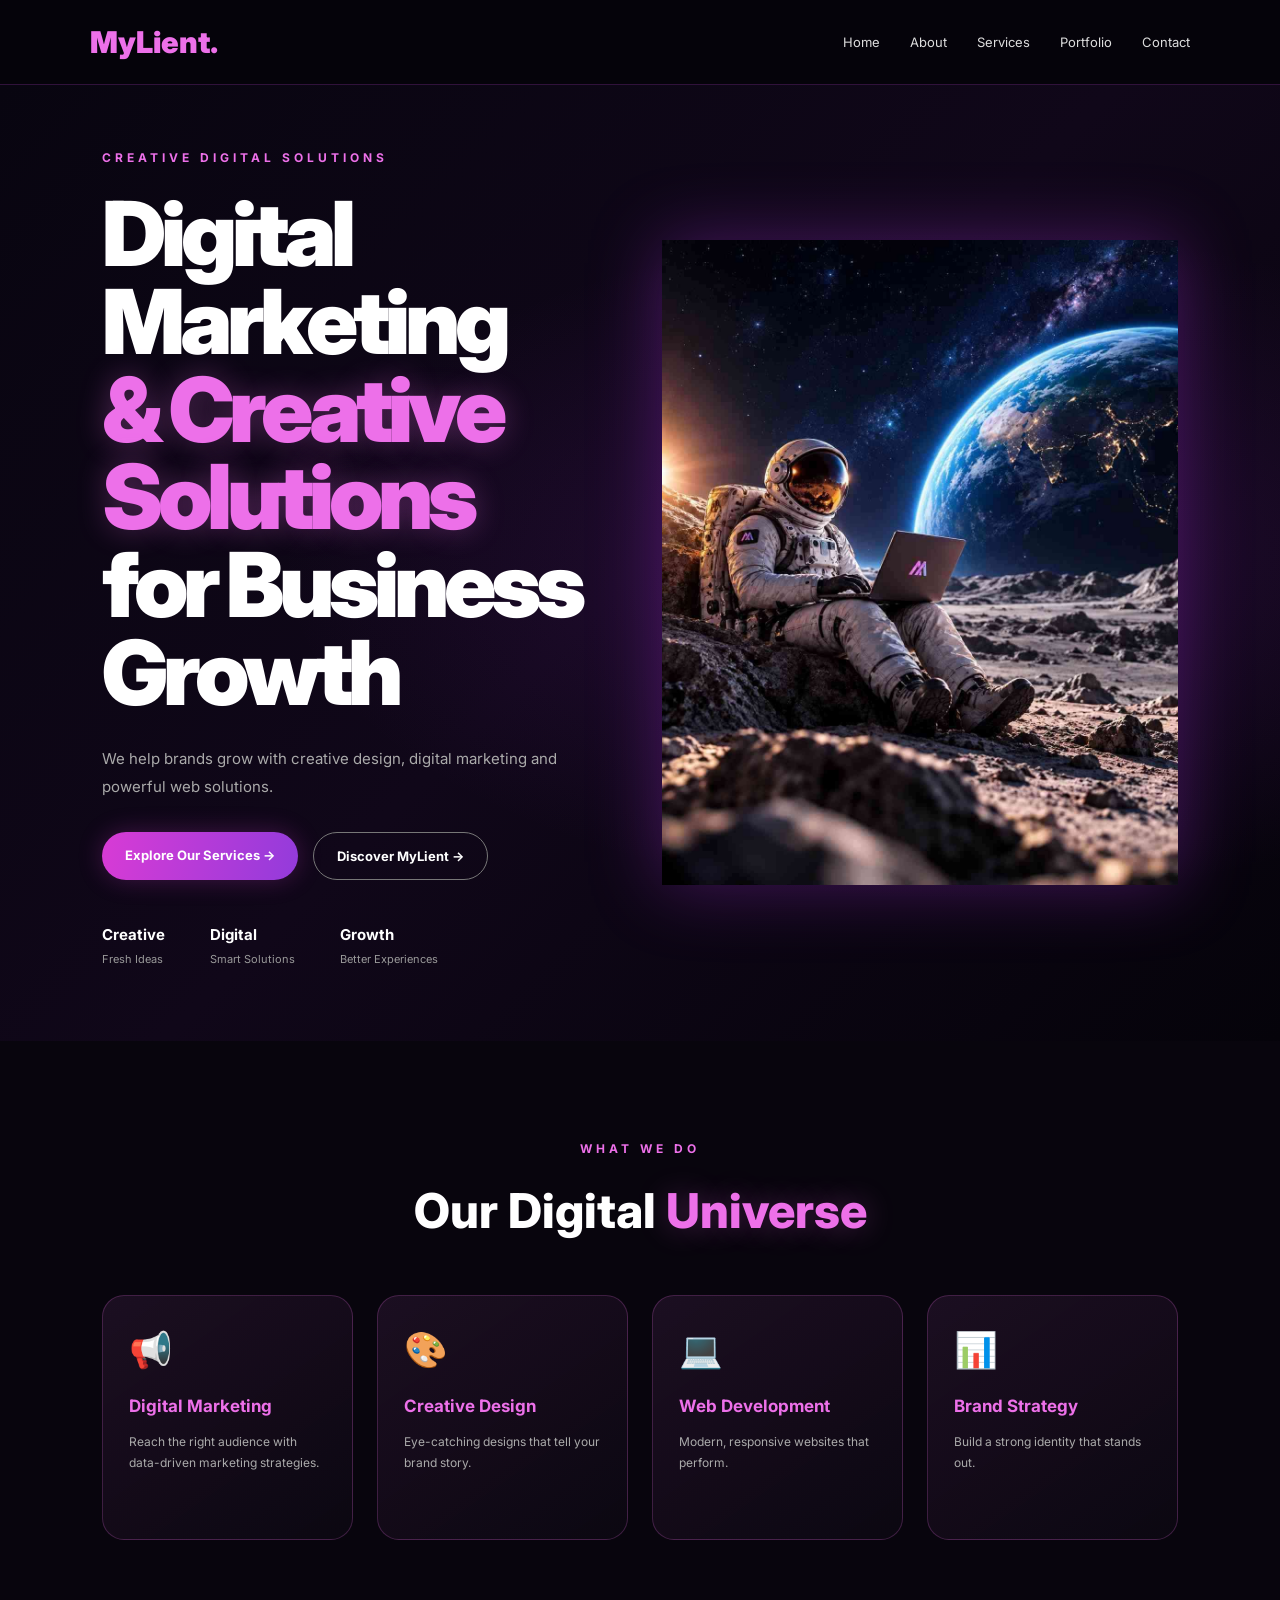
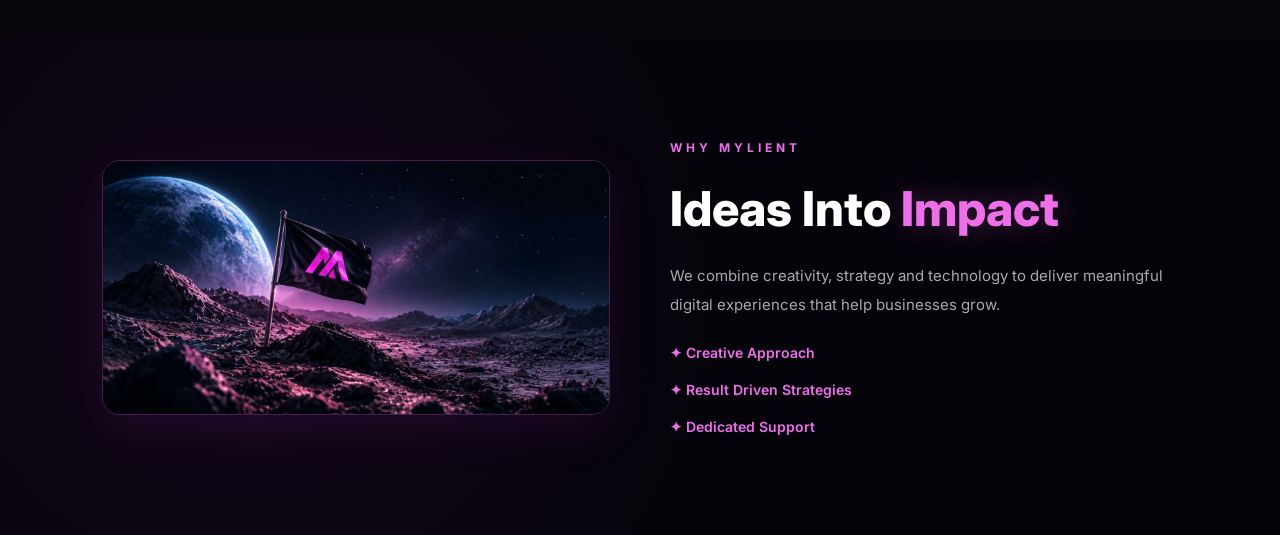
==== index.html @ e6e21082 "Optimize cinematic image" ====
<!DOCTYPE html>
<html lang="en">
<head>
<meta charset="UTF-8">
<meta name="viewport" content="width=device-width, initial-scale=1.0">

<title>MyLient | Digital Marketing, Creative Design & Web Solutions</title>

<meta name="description" content="MyLient helps businesses grow with digital marketing, creative design, social media marketing and modern web solutions.">

<meta name="robots" content="index, follow">

<meta name="author" content="MyLient">

<meta property="og:title" content="MyLient - Digital Marketing & Creative Solutions">

<meta property="og:description" content="Creative digital solutions that help brands grow. Explore MyLient's digital marketing, design and web services.">

<meta property="og:type" content="website">

<meta property="og:url" content="https://shilujoseph97-cpu.github.io/mylient/">


<link href="https://fonts.googleapis.com/css2?family=Inter:wght@400;500;600;700;800;900&display=swap" rel="stylesheet">

<style>
    /* OUR DIGITAL UNIVERSE */

.digital-universe {
    position: relative;
    padding: 100px 5%;
    background: #050305;
    text-align: center;
    overflow: hidden;
}

.universe-title {
    font-size: 36px;
    font-weight: 800;
    color: #ed70e9;
    margin-bottom: 15px;
}

.universe-subtitle {
    color: #aaa;
    font-size: 13px;
    margin-bottom: 55px;
}

.service-grid {
    max-width: 1100px;
    margin: auto;
    display: grid;
    grid-template-columns: repeat(3, 1fr);
    gap: 22px;
}

.service-card {
    padding: 35px 22px;
    background: linear-gradient(145deg, #171017, #080608);
    border: 1px solid rgba(237,85,231,.35);
    border-radius: 12px;
    transition: .3s ease;
}

.service-card:hover {
    transform: translateY(-8px);
    border-color: #ed55e7;
    box-shadow: 0 0 25px rgba(237,85,231,.15);
}

.service-icon {
    font-size: 35px;
    margin-bottom: 20px;
}

.service-card h3 {
    color: #f078ec;
    font-size: 17px;
    margin-bottom: 13px;
}

.service-card p {
    color: #aaa;
    font-size: 12px;
    line-height: 1.8;
}

@media(max-width:700px) {
    .digital-universe {
        padding: 70px 20px;
    }

    .universe-title {
        font-size: 27px;
    }

    .service-grid {
        grid-template-columns: 1fr;
    }
}
* {
    margin: 0;
    padding: 0;
    box-sizing: border-box;
}

body {
    background: #000;
    color: white;
    font-family: 'Inter', sans-serif;
}

.hero {
    min-height: 100vh;
    position: relative;
    overflow: hidden;
    padding: 25px 5%;
    background: #030303;
}

.hero::before {
    content: "";
    position: absolute;
    inset: 0;
    background-image:
        linear-gradient(rgba(255,255,255,.075) 1px, transparent 1px),
        linear-gradient(90deg,rgba(255,255,255,.075) 1px, transparent 1px);
    background-size: 52px 52px;
}

header {
    height: 48px;
    display: flex;
    align-items: center;
    justify-content: space-between;
    border-bottom: 1px solid #ed55e7;
    position: relative;
    z-index: 5;
}

.logo {
    color: #f06bea;
    font-size: 25px;
    font-weight: 900;
    text-decoration: none;
}

nav {
    display: flex;
    gap: 32px;
}

nav a {
    color: white;
    text-decoration: none;
    font-size: 11px;
}

nav a:hover {
    color: #ed55e7;
}

.signup {
    border: 1px solid #d94dd5;
    padding: 7px 13px;
}

.content {
    position: relative;
    max-width: 1200px;
    margin: auto;
    min-height: calc(100vh - 120px);
}

.space-word {
    position: absolute;
    top: 3px;
    left: 13%;
    font-size: clamp(100px,13vw,190px);
    font-weight: 800;
    letter-spacing: -.075em;
    color: rgba(190,180,190,.22);
}

.copy {
    position: absolute;
    z-index: 3;
    left: 3%;
    top: 43%;
    width: 320px;
}

.copy h1 {
    font-size: 30px;
    color: #ed70e9;
    margin-bottom: 26px;
}

.copy p {
    font-size: 10px;
    line-height: 1.5;
    max-width: 245px;
    margin-bottom: 70px;
}

.subscribe {
    display: flex;
    gap: 8px;
    width: 260px;
}

.subscribe input {
    flex: 1;
    min-width: 0;
    border: none;
    padding: 10px;
    background: linear-gradient(100deg,#e638d9,#f78be9);
    color: white;
}

.subscribe input::placeholder {
    color: white;
}

.subscribe button {
    border: none;
    padding: 0 13px;
    background: #ed55e7;
    color: white;
    cursor: pointer;
}

.astronaut {
    position: absolute;
    width: min(48vw,510px);
    right: 15%;
    bottom: -4%;
    z-index: 2;
    mix-blend-mode: screen;
    filter: drop-shadow(0 0 20px rgba(226,62,225,.18));
}


.star {
    position: absolute;
    color: white;
    text-shadow: 0 0 9px white;
}

.s1 { left: 12%; top: 20%; }
.s2 { right: 8%; top: 15%; font-size: 23px; }
.s3 { left: 4%; top: 57%; }
.s4 { right: 14%; top: 67%; font-size: 23px; }

#msg {
    color: #f38aef;
    font-size: 10px;
    margin-top: 10px;
}

@media(max-width:700px) {
    .hero {
        padding: 18px 22px;
        min-height: 100vh;
    }

    header {
        height: 45px;
    }

    nav {
        display: none;
        position: absolute;
        right: 0;
        top: 50px;
        background: #090609;
        padding: 18px;
        flex-direction: column;
    }

    nav.open {
        display: flex;
    }

    .menu {
        display: block;
        background: none;
        color: white;
        border: none;
        font-size: 25px;
    }

    .space-word {
        top: 7%;
        left: 0;
        font-size: 17vw;
    }

    .copy {
        left: 0;
        top: 31%;
        width: 70%;
    }

    .copy h1 {
        font-size: 25px;
    }

    .copy p {
        margin-bottom: 28px;
    }

    .astronaut {
        width: 76vw;
        right: -5%;
        bottom: 0;
    }
}

@media(min-width:701px) {
    .menu {
        display: none;
    }
}
/* MYLIENT NEW HOME PAGE */

.home-page {
    background: #05030a;
    color: #fff;
    font-family: 'Inter', sans-serif;
    overflow: hidden;
}

.home-nav {
    height: 85px;
    padding: 0 7%;
    display: flex;
    align-items: center;
    justify-content: space-between;
    border-bottom: 1px solid rgba(220,80,255,.2);
    position: relative;
    z-index: 10;
}

.home-logo {
    color: #ed70e9;
    font-size: 30px;
    font-weight: 900;
    text-decoration: none;
}

.home-links {
    display: flex;
    align-items: center;
    gap: 30px;
}

.home-links a {
    color: #ddd;
    font-size: 13px;
    text-decoration: none;
    transition: .3s;
}

.home-links a:hover {
    color: #ed70e9;
}

.home-links .home-contact {
    padding: 12px 22px;
    border: 1px solid #ed70e9;
    border-radius: 30px;
    color: #fff;
}

.home-hero {
    min-height: 680px;
    padding: 80px 8%;
    display: flex;
    align-items: center;
    justify-content: space-between;
    position: relative;
    background:
        radial-gradient(ellipse at 75% 50%, rgba(140,40,190,.2), transparent 50%),
        linear-gradient(135deg,#080510,#100719,#05030a);
}

.home-copy {
    width: 50%;
    position: relative;
    z-index: 2;
}

.home-tag,
.section-label {
    color: #ed70e9;
    font-size: 12px;
    font-weight: 700;
    letter-spacing: 4px;
    margin-bottom: 25px;
}

.home-copy h1 {
    font-size: clamp(55px,7vw,100px);
    line-height: .98;
    font-weight: 900;
    letter-spacing: -5px;
    margin-bottom: 28px;
}

.home-copy h1 span,
.home-services h2 span,
.why-copy h2 span {
    color: #ed70e9;
    text-shadow: 0 0 30px rgba(237,112,233,.3);
}

.home-description {
    color: #aaa;
    font-size: 15px;
    line-height: 1.9;
    max-width: 480px;
    margin-bottom: 30px;
}

.home-buttons {
    display: flex;
    gap: 15px;
    flex-wrap: wrap;
}

.home-btn {
    padding: 15px 23px;
    border-radius: 30px;
    text-decoration: none;
    font-size: 13px;
    font-weight: 700;
    transition: .3s;
}

.home-btn.primary {
    background: linear-gradient(100deg,#d83bd5,#933bdb);
    color: white;
    box-shadow: 0 0 25px rgba(216,59,213,.25);
}

.home-btn.secondary {
    border: 1px solid #777;
    color: white;
}

.home-btn:hover {
    transform: translateY(-4px);
}

.home-features {
    display: flex;
    gap: 45px;
    margin-top: 65px;
}

.home-feature {
    display: flex;
    flex-direction: column;
    gap: 8px;
}

.home-feature strong {
    font-size: 15px;
    color: #fff;
}

.home-feature span {
    font-size: 11px;
    color: #999;
}

.home-astronaut {
    width: 48%;
    max-width: 580px;
    height: auto;
    object-fit: contain;
    filter: drop-shadow(0 0 35px rgba(194,55,255,.3));
}


/* SERVICES */

.home-services {
    padding: 100px 8%;
    text-align: center;
    background: #08050d;
}

.home-services h2,
.why-copy h2 {
    font-size: clamp(32px,4vw,48px);
    font-weight: 800;
    margin-bottom: 55px;
}

.home-service-grid {
    max-width: 1150px;
    margin: auto;
    display: grid;
    grid-template-columns: repeat(4,1fr);
    gap: 22px;
}

.home-service-card {
    padding: 35px 22px;
    text-align: left;
    border: 1px solid rgba(237,112,233,.2);
    border-radius: 18px;
    background: linear-gradient(145deg,#1b1023,#0b0710);
    transition: .3s;
}

.home-service-card:hover {
    transform: translateY(-8px);
    border-color: #ed70e9;
    box-shadow: 0 10px 35px rgba(237,112,233,.12);
}

.home-service-card .service-icon {
    font-size: 35px;
    margin-bottom: 25px;
}

.home-service-card h3 {
    color: #ed70e9;
    font-size: 17px;
    margin-bottom: 15px;
}

.home-service-card p {
    color: #aaa;
    font-size: 12px;
    line-height: 1.8;
}

/* WHY MYLIENT */

.home-why {
    padding: 110px 8%;
    display: flex;
    align-items: center;
    justify-content: center;
    gap: 80px;
    background: #05030a;
}

.why-image {
    width: 45%;
}

.why-image img {
    width: 100%;
    filter: drop-shadow(0 0 30px rgba(190,50,255,.2));
}

.why-copy {
    max-width: 480px;
}

.why-copy h2 {
    margin-bottom: 25px;
}

.why-copy p {
    color: #aaa;
    font-size: 14px;
    line-height: 1.9;
    margin-bottom: 25px;
}

.why-points {
    display: flex;
    flex-direction: column;
    gap: 16px;
    color: #ed70e9;
    font-size: 14px;
}

/* MOBILE RESPONSIVE */

@media(max-width:900px) {
    .home-service-grid {
        grid-template-columns: repeat(2,1fr);
    }

    .home-hero {
        padding: 65px 6%;
    }

    .home-features {
        gap: 20px;
    }
}

@media(max-width:700px) {
    .home-nav {
        height: auto;
        padding: 22px;
        flex-direction: column;
        gap: 20px;
    }

    .home-links {
        justify-content: center;
        flex-wrap: wrap;
        gap: 16px;
    }

    .home-links a {
        font-size: 11px;
    }

    .home-hero {
        flex-direction: column;
        padding: 65px 25px 35px;
        text-align: center;
    }

    .home-copy {
        width: 100%;
    }

    .home-copy h1 {
        font-size: 60px;
        letter-spacing: -3px;
    }

    .home-description {
        margin-left: auto;
        margin-right: auto;
    }

    .home-buttons,
    .home-features {
        justify-content: center;
    }

    .home-features {
        gap: 18px;
        margin-top: 40px;
    }

    .home-feature strong {
        font-size: 12px;
    }

    .home-feature span {
        font-size: 9px;
    }

    .home-astronaut {
        width: 90%;
        margin-top: 35px;
    }

    .home-services {
        padding: 75px 22px;
    }

    .home-service-grid {
        grid-template-columns: 1fr;
    }

    .home-why {
        flex-direction: column;
        padding: 75px 25px;
        gap: 35px;
    }

    .why-image {
        width: 100%;
    }

    .why-copy {
        text-align: center;
    }
}
.home-contact {
    background: linear-gradient(90deg, #df35d5, #9638e8);
    color: #ffffff !important;
    text-decoration: none !important;
    padding: 13px 25px;
    border-radius: 30px;
    font-weight: 600;
    transition: 0.3s ease;
}

.home-contact:hover {
    transform: translateY(-3px);
    box-shadow: 0 5px 20px rgba(223, 53, 213, 0.3);
}
.home-hero {
    min-height: 680px;
    padding-top: 65px;
    padding-bottom: 65px;
    align-items: center;
}

.home-copy {
    padding-bottom: 10px;
}

.home-features {
    margin-top: 45px;
}
.home-service-grid {
    gap: 24px;
}

.home-service-card {
    background: linear-gradient(
        145deg,
        rgba(35, 18, 40, 0.75),
        rgba(12, 8, 18, 0.95)
    );
    border: 1px solid rgba(237, 112, 233, 0.22);
    border-radius: 22px;
    padding: 32px 26px;
    min-height: 245px;
    transition: all 0.3s ease;
}

.home-service-card:hover {
    transform: translateY(-8px);
    border-color: #ed70e9;
    box-shadow: 0 12px 35px rgba(237, 112, 233, 0.12);
}

.home-service-card h3 {
    margin-top: 25px;
    color: #ed70e9;
}

.home-service-card p {
    line-height: 1.8;
}
/* WHY MYLIENT - PREMIUM DESIGN */

.home-why {
    padding: 120px 8%;
    gap: 90px;
    background:
        radial-gradient(
            circle at 20% 50%,
            rgba(150, 45, 180, 0.10),
            transparent 45%
        ),
        #05030a;
}

.why-image {
    width: 48%;
    overflow: hidden;
    border-radius: 18px;
    border: 1px solid rgba(237, 112, 233, 0.25);
    box-shadow: 0 15px 45px rgba(150, 45, 180, 0.12);
}

.why-image img {
    display: block;
    width: 100%;
    height: auto;
}

.why-copy {
    flex: 1;
    max-width: 500px;
}

.why-copy h2 {
    line-height: 1.2;
    font-size: clamp(34px, 4vw, 48px);
}

.why-copy p {
    font-size: 15px;
    line-height: 1.9;
}

.why-points {
    gap: 20px;
    font-weight: 600;
}
/* FIX ABOUT SECTION LAYOUT */

.home-why {
    display: flex !important;
    flex-direction: row !important;
    align-items: center;
    justify-content: center;
    gap: 70px;
    padding: 100px 8%;
    text-align: left;
}

.why-image {
    flex: 0 0 48%;
    width: 48%;
}

.why-image img {
    width: 100%;
    height: auto;
    display: block;
}

.why-copy {
    flex: 1;
    max-width: 500px;
    text-align: left;
}

@media (max-width: 700px) {
    .home-why {
        flex-direction: column !important;
        padding: 70px 25px;
    }

    .why-image {
        width: 100%;
        flex: auto;
    }

    .why-copy {
        width: 100%;
        text-align: center;
    }
}/* FINAL ABOUT SECTION FIX */

@media (min-width: 701px) {
    .home-why {
        display: grid !important;
        grid-template-columns: 1fr 1fr !important;
        flex-direction: unset !important;
        align-items: center !important;
        gap: 60px !important;
        padding: 100px 8% !important;
        text-align: left !important;
    }

    .why-image {
        width: 100% !important;
        min-width: 0;
    }

    .why-copy {
        width: 100% !important;
        max-width: 500px;
        text-align: left !important;
    }
}

@media (max-width: 700px) {
    .home-why {
        display: flex !important;
        flex-direction: column !important;
    }

    .why-image,
    .why-copy {
        width: 100% !important;
    }
}
html {
    scroll-behavior: smooth;
}

#about {
    scroll-margin-top: 30px;
}
/* Smooth Page Transition */

body {
    animation: pageSlideIn 0.5s ease both;
}

@keyframes pageSlideIn {
    from {
        opacity: 0;
        transform: translateX(45px);
    }
    to {
        opacity: 1;
        transform: translateX(0);
    }
}

body.page-leave {
    animation: pageSlideOut 0.35s ease both;
}

@keyframes pageSlideOut {
    from {
        opacity: 1;
        transform: translateX(0);
    }
    to {
        opacity: 0;
        transform: translateX(-45px);
    }
}
</style>
</head>

<body>
    <!-- NEW MYLIENT HOME PAGE -->

<section class="home-page" id="home">

<header class="home-nav">
    <a href="#home" class="home-logo">MyLient<span>.</span></a>

    <nav class="home-links">
    <a href="index.html">Home</a>
    <a href="about.html">About</a>
    <a href="./services.html">Services</a>
    <a href="portfolio.html">Portfolio</a>
    <a href="contact.html">Contact</a>
    
</nav>

</header>
    <!-- HERO SECTION -->

    <div class="home-hero">

        <div class="home-copy">

            <div class="home-tag">
                CREATIVE DIGITAL SOLUTIONS
            </div>

            <h1>
    Digital Marketing<br>
    <span>& Creative Solutions</span><br>
    for Business Growth
</h1>
            <p class="home-description">
                We help brands grow with creative design,
                digital marketing and powerful web solutions.
            </p>

            <div class="home-buttons">

                <a href="./services.html" class="home-btn primary">
    Explore Our Services →
</a>
                <a href="#about" class="home-btn secondary">
                    Discover MyLient →
                </a>

            </div>

            <div class="home-features">

                <div class="home-feature">
                    <strong>Creative</strong>
                    <span>Fresh Ideas</span>
                </div>

                <div class="home-feature">
                    <strong>Digital</strong>
                    <span>Smart Solutions</span>
                </div>

                <div class="home-feature">
                    <strong>Growth</strong>
                    <span>Better Experiences</span>
                </div>

            </div>

        </div>

        <img
            src="./home-astronaut.jpeg"
            class="home-astronaut"
            alt="MyLient astronaut working on a laptop on the moon"
        >

    </div>

    <!-- OUR DIGITAL UNIVERSE -->

    <section class="home-services" id="services">

        <div class="section-label">WHAT WE DO</div>

        <h2>
            Our Digital <span>Universe</span>
        </h2>

        <div class="home-service-grid">

            <div class="home-service-card">
                <div class="service-icon">📢</div>
                <h3>Digital Marketing</h3>
                <p>
                    Reach the right audience with
                    data-driven marketing strategies.
                </p>
            </div>

            <div class="home-service-card">
                <div class="service-icon">🎨</div>
                <h3>Creative Design</h3>
                <p>
                    Eye-catching designs that tell
                    your brand story.
                </p>
            </div>

            <div class="home-service-card">
                <div class="service-icon">💻</div>
                <h3>Web Development</h3>
                <p>
                    Modern, responsive websites
                    that perform.
                </p>
            </div>

            <div class="home-service-card">
                <div class="service-icon">📊</div>
                <h3>Brand Strategy</h3>
                <p>
                    Build a strong identity
                    that stands out.
                </p>
            </div>

        </div>

    </section>

    <!-- WHY MYLIENT -->

<section class="home-why" id="about">

    <div class="why-image">
        <img
            src="./a_cinematic_photorealistic_space_landscape_a_dra.jpeg"
            alt="MyLient flag on a lunar landscape"
        >
    </div>

    <div class="why-copy">

        <div class="section-label">WHY MYLIENT</div>

        <h2>
            Ideas Into <span>Impact</span>
        </h2>

        <p>
            We combine creativity, strategy and
            technology to deliver meaningful digital
            experiences that help businesses grow.
        </p>

        <div class="why-points">
            <div>✦ Creative Approach</div>
            <div>✦ Result Driven Strategies</div>
            <div>✦ Dedicated Support</div>
        </div>

    </div>


</section>

</section>

<!-- END NEW HOME PAGE -->

<script>

document.addEventListener("DOMContentLoaded", function () {

    // Mobile Menu
    const menu = document.getElementById("menu");
    const nav = document.getElementById("nav");

    if (menu && nav) {
        menu.addEventListener("click", function () {
            nav.classList.toggle("open");
        });

        nav.querySelectorAll("a").forEach(link => {
            link.addEventListener("click", () => {
                nav.classList.remove("open");
            });
        });
    }

    // Email Subscription
    const signup = document.getElementById("signup");
    const msg = document.getElementById("msg");

    if (signup && msg) {
        signup.addEventListener("submit", function (e) {
            e.preventDefault();
            msg.textContent = "Thank you for subscribing!";
            signup.reset();
        });
    }

    // Continuous Astronaut Animation
    const astronaut = document.querySelector(".astronaut");

    if (astronaut) {
        astronaut.animate(
            [
                { transform: "translateY(0px)" },
                { transform: "translateY(-35px)" },
                { transform: "translateY(0px)" }
            ],
            {
                duration: 2500,
                iterations: Infinity,
                easing: "ease-in-out"
            }
        );
    }

});
       
</script>
</body>
</html>
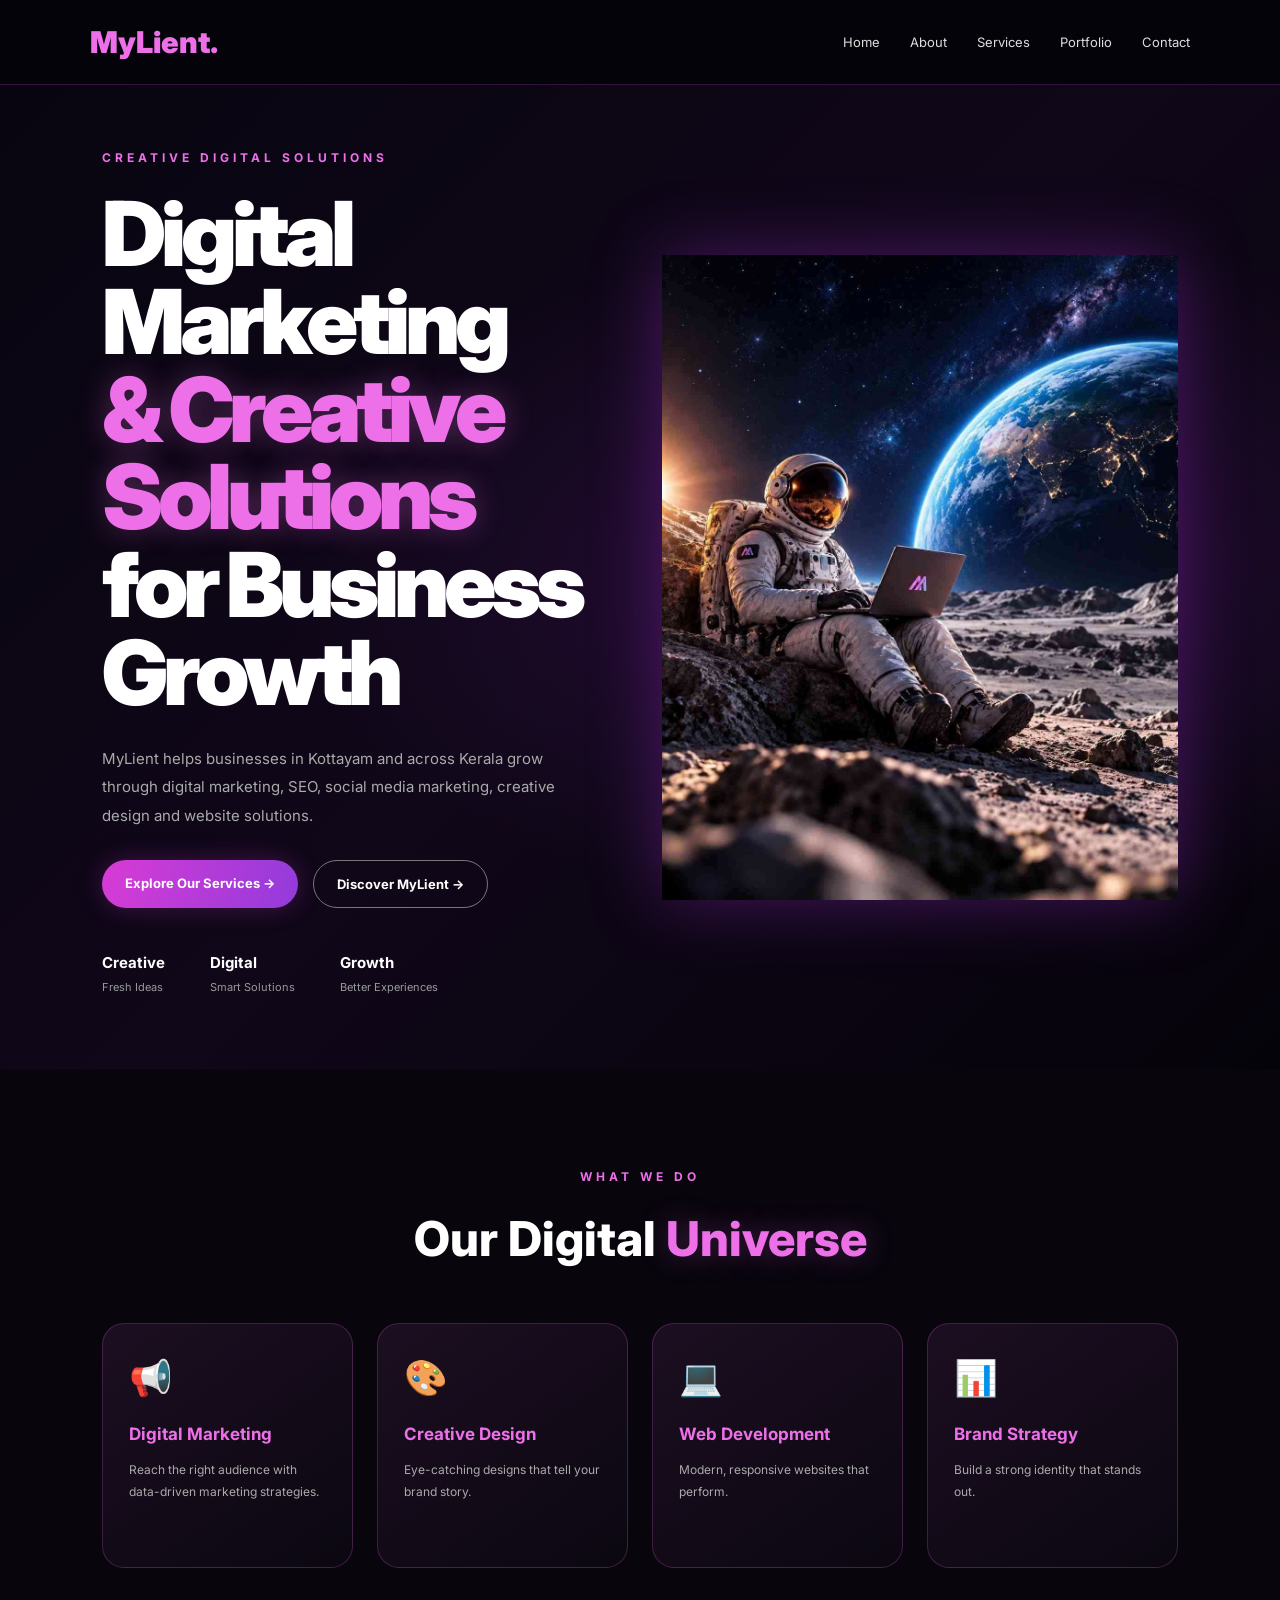
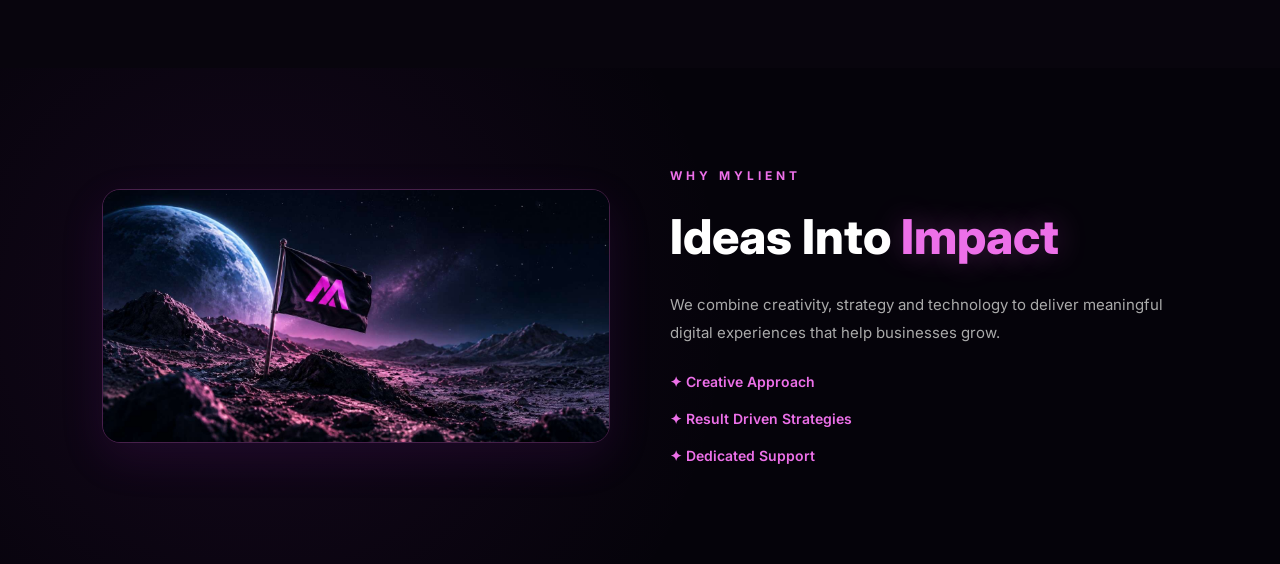
==== commit a8748b09: "Improve website SEO" ====
--- a/index.html
+++ b/index.html
@@ -2,27 +2,66 @@
 <!DOCTYPE html>
 <html lang="en">
 <head>
+
+<!-- Google Tag Manager -->
+<script>
+(function(w,d,s,l,i){w[l]=w[l]||[];w[l].push({'gtm.start':
+new Date().getTime(),event:'gtm.js'});var f=d.getElementsByTagName(s)[0],
+j=d.createElement(s),dl=l!='dataLayer'?'&l='+l:'';j.async=true;j.src=
+'https://www.googletagmanager.com/gtm.js?id='+i+dl;f.parentNode.insertBefore(j,f);
+})(window,document,'script','dataLayer','GTM-PPH2MRL6');
+</script>
+<!-- End Google Tag Manager -->
+
 <meta charset="UTF-8">
 <meta name="viewport" content="width=device-width, initial-scale=1.0">
 
-<title>MyLient | Digital Marketing, Creative Design & Web Solutions</title>
-
-<meta name="description" content="MyLient helps businesses grow with digital marketing, creative design, social media marketing and modern web solutions.">
+
+<title>Digital Marketing Agency in Kottayam | MyLient</title>
+
+<meta name="description" content="Looking for digital marketing services in Kottayam? MyLient offers SEO, social media marketing, creative design and website solutions for growing businesses.">
 
 <meta name="robots" content="index, follow">
 
 <meta name="author" content="MyLient">
 
-<meta property="og:title" content="MyLient - Digital Marketing & Creative Solutions">
-
-<meta property="og:description" content="Creative digital solutions that help brands grow. Explore MyLient's digital marketing, design and web services.">
-
+<!-- FAVICON -->
+<link rel="icon" type="image/svg+xml" href="./favicon.svg">
+<meta name="twitter:title" content="MyLient | Digital Marketing Agency in Kottayam">
+<meta name="twitter:description" content="Digital marketing, SEO, creative design and website solutions for businesses in Kottayam, Kerala.">
+<meta name="twitter:image" content="https://shilujoseph97-cpu.github.io/mylient/og-image.jpg">
+
+<meta property="og:title" content="MyLient | Digital Marketing Agency in Kottayam">
+
+<meta property="og:description" content="Explore MyLient's digital marketing, SEO, social media marketing, creative design and website solutions for businesses in Kottayam, Kerala.">
+<!-- OPEN GRAPH -->
+<meta property="og:site_name" content="MyLient">
+<meta property="og:image" content="https://shilujoseph97-cpu.github.io/mylient/og-image.jpg">
+<meta property="og:image:width" content="1200">
+<meta property="og:image:height" content="630">
+<meta property="og:image:alt" content="MyLient Digital Marketing and Creative Solutions">
+
+<!-- TWITTER CARD -->
+<meta name="twitter:card" content="summary_large_image">
+
+<link rel="canonical"
+href="https://shilujoseph97-cpu.github.io/mylient/">
 <meta property="og:type" content="website">
 
 <meta property="og:url" content="https://shilujoseph97-cpu.github.io/mylient/">
 
 
+<link rel="preconnect" href="https://fonts.googleapis.com">
+<link rel="preconnect" href="https://fonts.gstatic.com" crossorigin>
+
+<link rel="preload"
+      href="https://fonts.googleapis.com/css2?family=Inter:wght@400;500;600;700;800;900&display=swap"
+      as="style"
+      onload="this.onload=null;this.rel='stylesheet'">
+
+<noscript>
 <link href="https://fonts.googleapis.com/css2?family=Inter:wght@400;500;600;700;800;900&display=swap" rel="stylesheet">
+</noscript>
 
 <style>
     /* OUR DIGITAL UNIVERSE */
@@ -911,8 +950,15 @@
 </head>
 
 <body>
+    
+<!-- Google Tag Manager (noscript) -->
+<noscript><iframe src="https://www.googletagmanager.com/ns.html?id=GTM-PPH2MRL6"
+height="0" width="0" style="display:none;visibility:hidden"></iframe></noscript>
+<!-- End Google Tag Manager (noscript) -->
+
     <!-- NEW MYLIENT HOME PAGE -->
 
+    <main>
 <section class="home-page" id="home">
 
 <header class="home-nav">
@@ -944,9 +990,10 @@
     for Business Growth
 </h1>
             <p class="home-description">
-                We help brands grow with creative design,
-                digital marketing and powerful web solutions.
-            </p>
+    MyLient helps businesses in Kottayam and across Kerala
+    grow through digital marketing, SEO, social media
+    marketing, creative design and website solutions.
+</p>
 
             <div class="home-buttons">
 
@@ -981,11 +1028,13 @@
         </div>
 
         <img
-            src="./home-astronaut.jpeg"
-            class="home-astronaut"
-            alt="MyLient astronaut working on a laptop on the moon"
-        >
-
+    src="./home-astronaut.jpeg"
+    class="home-astronaut"
+    alt="MyLient astronaut working on a laptop on the moon"
+    fetchpriority="high"
+    loading="eager"
+    decoding="async"
+>
     </div>
 
     <!-- OUR DIGITAL UNIVERSE -->
@@ -1047,7 +1096,7 @@
     <div class="why-image">
         <img
             src="./a_cinematic_photorealistic_space_landscape_a_dra.jpeg"
-            alt="MyLient flag on a lunar landscape"
+            alt="MyLient creative digital marketing brand visual"
         >
     </div>
 
@@ -1076,7 +1125,7 @@
 
 </section>
 
-</section>
+</main>
 
 <!-- END NEW HOME PAGE -->
 
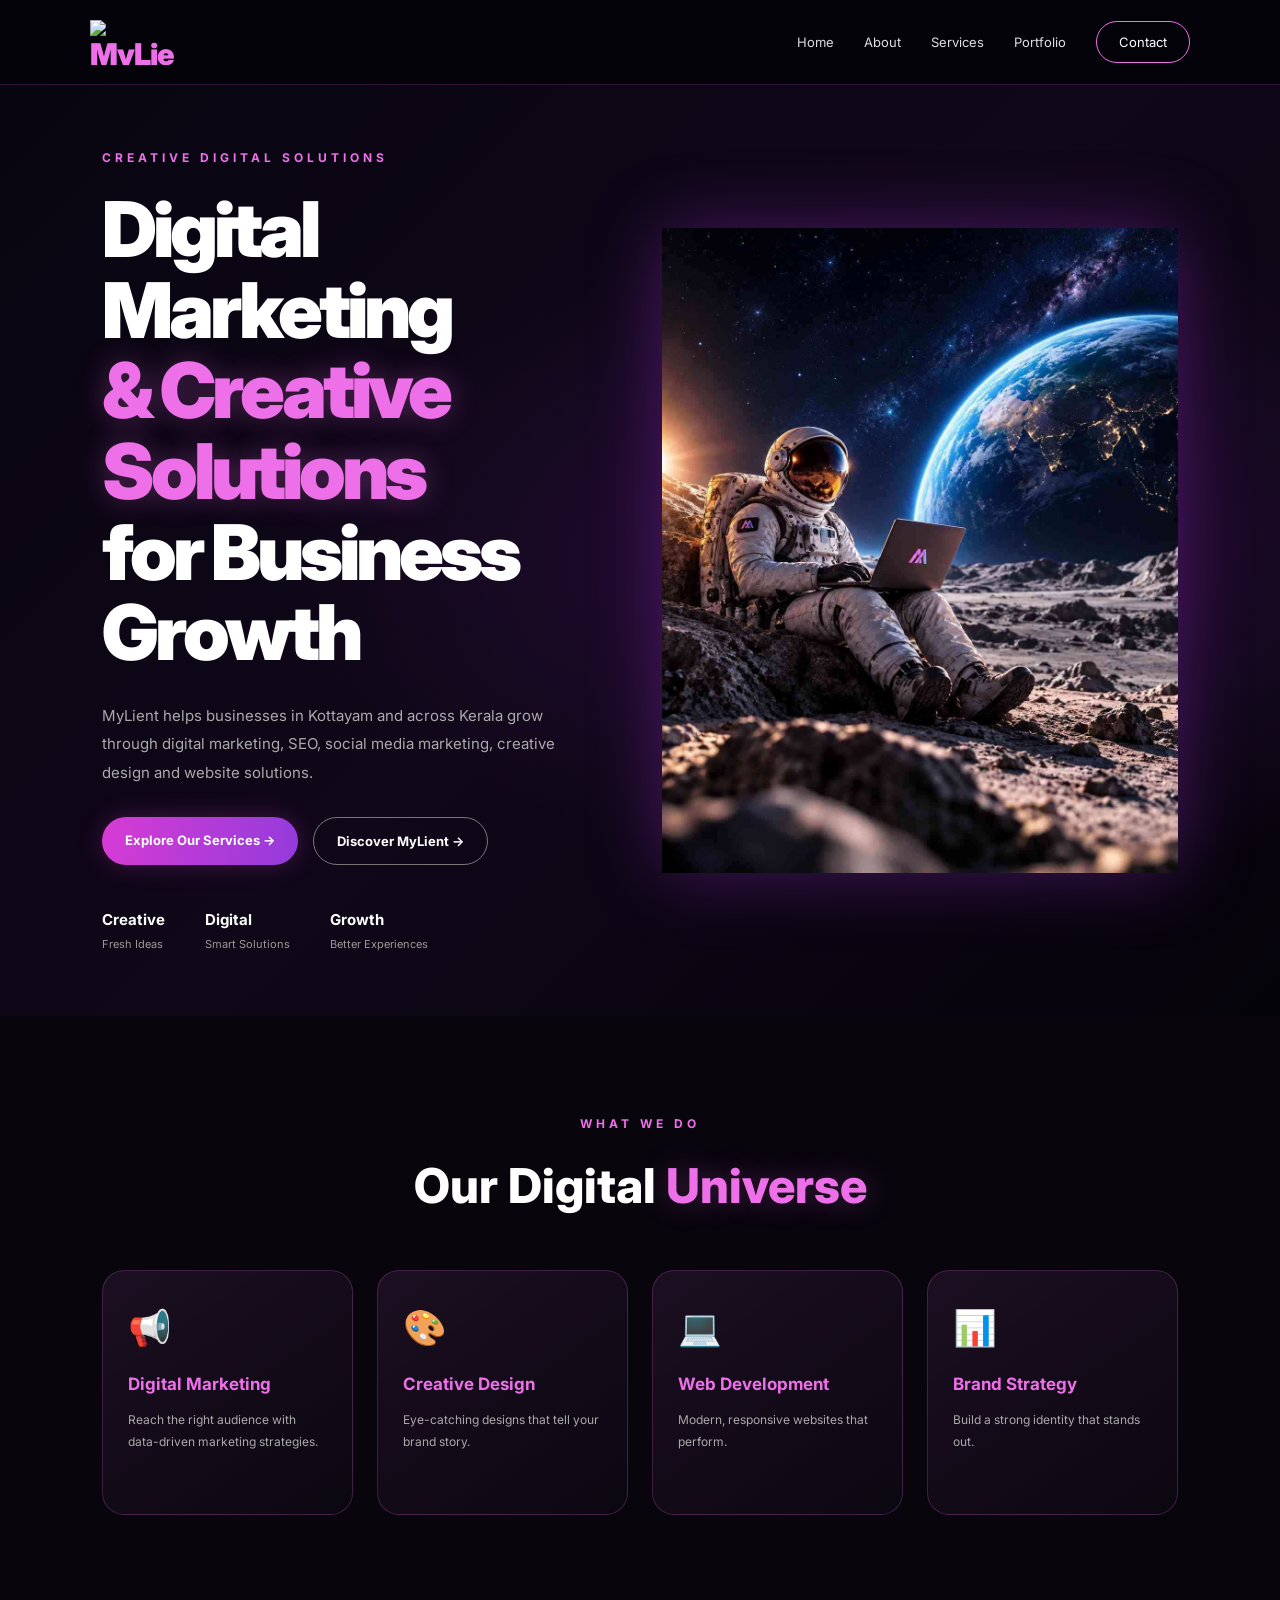
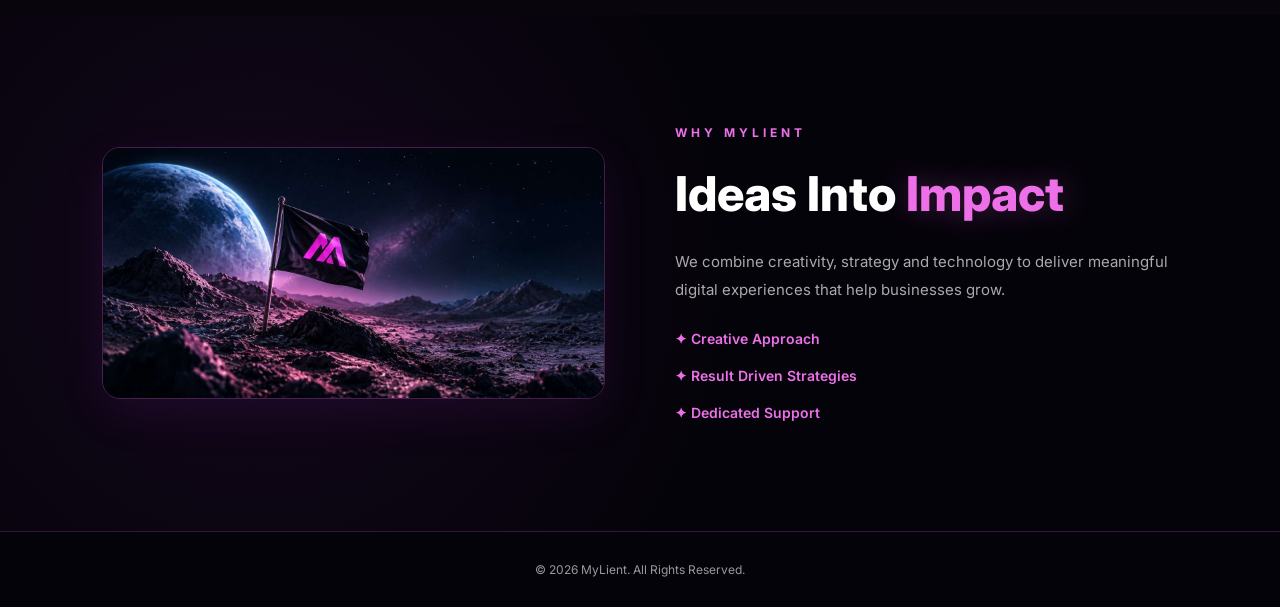
==== commit 9f624fca: "Fix homepage logo size" ====
--- a/index.html
+++ b/index.html
@@ -16,364 +16,61 @@
 <meta charset="UTF-8">
 <meta name="viewport" content="width=device-width, initial-scale=1.0">
 
-
 <title>Digital Marketing Agency in Kottayam | MyLient</title>
 
 <meta name="description" content="Looking for digital marketing services in Kottayam? MyLient offers SEO, social media marketing, creative design and website solutions for growing businesses.">
 
 <meta name="robots" content="index, follow">
-
 <meta name="author" content="MyLient">
 
-<!-- FAVICON -->
+<link rel="canonical" href="https://shilujoseph97-cpu.github.io/mylient/">
 <link rel="icon" type="image/svg+xml" href="./favicon.svg">
-<meta name="twitter:title" content="MyLient | Digital Marketing Agency in Kottayam">
-<meta name="twitter:description" content="Digital marketing, SEO, creative design and website solutions for businesses in Kottayam, Kerala.">
-<meta name="twitter:image" content="https://shilujoseph97-cpu.github.io/mylient/og-image.jpg">
-
+
+<meta property="og:type" content="website">
+<meta property="og:url" content="https://shilujoseph97-cpu.github.io/mylient/">
+<meta property="og:site_name" content="MyLient">
 <meta property="og:title" content="MyLient | Digital Marketing Agency in Kottayam">
-
-<meta property="og:description" content="Explore MyLient's digital marketing, SEO, social media marketing, creative design and website solutions for businesses in Kottayam, Kerala.">
-<!-- OPEN GRAPH -->
-<meta property="og:site_name" content="MyLient">
+<meta property="og:description" content="Digital marketing, SEO, social media marketing, creative design and website solutions for businesses in Kottayam, Kerala.">
 <meta property="og:image" content="https://shilujoseph97-cpu.github.io/mylient/og-image.jpg">
 <meta property="og:image:width" content="1200">
 <meta property="og:image:height" content="630">
 <meta property="og:image:alt" content="MyLient Digital Marketing and Creative Solutions">
 
-<!-- TWITTER CARD -->
 <meta name="twitter:card" content="summary_large_image">
-
-<link rel="canonical"
-href="https://shilujoseph97-cpu.github.io/mylient/">
-<meta property="og:type" content="website">
-
-<meta property="og:url" content="https://shilujoseph97-cpu.github.io/mylient/">
-
+<meta name="twitter:title" content="MyLient | Digital Marketing Agency in Kottayam">
+<meta name="twitter:description" content="Digital marketing, SEO, creative design and website solutions for businesses in Kottayam, Kerala.">
+<meta name="twitter:image" content="https://shilujoseph97-cpu.github.io/mylient/og-image.jpg">
 
 <link rel="preconnect" href="https://fonts.googleapis.com">
 <link rel="preconnect" href="https://fonts.gstatic.com" crossorigin>
-
-<link rel="preload"
-      href="https://fonts.googleapis.com/css2?family=Inter:wght@400;500;600;700;800;900&display=swap"
-      as="style"
-      onload="this.onload=null;this.rel='stylesheet'">
-
-<noscript>
 <link href="https://fonts.googleapis.com/css2?family=Inter:wght@400;500;600;700;800;900&display=swap" rel="stylesheet">
-</noscript>
 
 <style>
-    /* OUR DIGITAL UNIVERSE */
-
-.digital-universe {
-    position: relative;
-    padding: 100px 5%;
-    background: #050305;
-    text-align: center;
-    overflow: hidden;
-}
-
-.universe-title {
-    font-size: 36px;
-    font-weight: 800;
-    color: #ed70e9;
-    margin-bottom: 15px;
-}
-
-.universe-subtitle {
-    color: #aaa;
-    font-size: 13px;
-    margin-bottom: 55px;
-}
-
-.service-grid {
-    max-width: 1100px;
-    margin: auto;
-    display: grid;
-    grid-template-columns: repeat(3, 1fr);
-    gap: 22px;
-}
-
-.service-card {
-    padding: 35px 22px;
-    background: linear-gradient(145deg, #171017, #080608);
-    border: 1px solid rgba(237,85,231,.35);
-    border-radius: 12px;
-    transition: .3s ease;
-}
-
-.service-card:hover {
-    transform: translateY(-8px);
-    border-color: #ed55e7;
-    box-shadow: 0 0 25px rgba(237,85,231,.15);
-}
-
-.service-icon {
-    font-size: 35px;
-    margin-bottom: 20px;
-}
-
-.service-card h3 {
-    color: #f078ec;
-    font-size: 17px;
-    margin-bottom: 13px;
-}
-
-.service-card p {
-    color: #aaa;
-    font-size: 12px;
-    line-height: 1.8;
-}
-
-@media(max-width:700px) {
-    .digital-universe {
-        padding: 70px 20px;
-    }
-
-    .universe-title {
-        font-size: 27px;
-    }
-
-    .service-grid {
-        grid-template-columns: 1fr;
-    }
-}
+
 * {
     margin: 0;
     padding: 0;
     box-sizing: border-box;
 }
 
+html {
+    scroll-behavior: smooth;
+}
+
 body {
-    background: #000;
-    color: white;
-    font-family: 'Inter', sans-serif;
-}
-
-.hero {
-    min-height: 100vh;
-    position: relative;
-    overflow: hidden;
-    padding: 25px 5%;
-    background: #030303;
-}
-
-.hero::before {
-    content: "";
-    position: absolute;
-    inset: 0;
-    background-image:
-        linear-gradient(rgba(255,255,255,.075) 1px, transparent 1px),
-        linear-gradient(90deg,rgba(255,255,255,.075) 1px, transparent 1px);
-    background-size: 52px 52px;
-}
-
-header {
-    height: 48px;
-    display: flex;
-    align-items: center;
-    justify-content: space-between;
-    border-bottom: 1px solid #ed55e7;
-    position: relative;
-    z-index: 5;
-}
-
-.logo {
-    color: #f06bea;
-    font-size: 25px;
-    font-weight: 900;
-    text-decoration: none;
-}
-
-nav {
-    display: flex;
-    gap: 32px;
-}
-
-nav a {
-    color: white;
-    text-decoration: none;
-    font-size: 11px;
-}
-
-nav a:hover {
-    color: #ed55e7;
-}
-
-.signup {
-    border: 1px solid #d94dd5;
-    padding: 7px 13px;
-}
-
-.content {
-    position: relative;
-    max-width: 1200px;
-    margin: auto;
-    min-height: calc(100vh - 120px);
-}
-
-.space-word {
-    position: absolute;
-    top: 3px;
-    left: 13%;
-    font-size: clamp(100px,13vw,190px);
-    font-weight: 800;
-    letter-spacing: -.075em;
-    color: rgba(190,180,190,.22);
-}
-
-.copy {
-    position: absolute;
-    z-index: 3;
-    left: 3%;
-    top: 43%;
-    width: 320px;
-}
-
-.copy h1 {
-    font-size: 30px;
-    color: #ed70e9;
-    margin-bottom: 26px;
-}
-
-.copy p {
-    font-size: 10px;
-    line-height: 1.5;
-    max-width: 245px;
-    margin-bottom: 70px;
-}
-
-.subscribe {
-    display: flex;
-    gap: 8px;
-    width: 260px;
-}
-
-.subscribe input {
-    flex: 1;
-    min-width: 0;
-    border: none;
-    padding: 10px;
-    background: linear-gradient(100deg,#e638d9,#f78be9);
-    color: white;
-}
-
-.subscribe input::placeholder {
-    color: white;
-}
-
-.subscribe button {
-    border: none;
-    padding: 0 13px;
-    background: #ed55e7;
-    color: white;
-    cursor: pointer;
-}
-
-.astronaut {
-    position: absolute;
-    width: min(48vw,510px);
-    right: 15%;
-    bottom: -4%;
-    z-index: 2;
-    mix-blend-mode: screen;
-    filter: drop-shadow(0 0 20px rgba(226,62,225,.18));
-}
-
-
-.star {
-    position: absolute;
-    color: white;
-    text-shadow: 0 0 9px white;
-}
-
-.s1 { left: 12%; top: 20%; }
-.s2 { right: 8%; top: 15%; font-size: 23px; }
-.s3 { left: 4%; top: 57%; }
-.s4 { right: 14%; top: 67%; font-size: 23px; }
-
-#msg {
-    color: #f38aef;
-    font-size: 10px;
-    margin-top: 10px;
-}
-
-@media(max-width:700px) {
-    .hero {
-        padding: 18px 22px;
-        min-height: 100vh;
-    }
-
-    header {
-        height: 45px;
-    }
-
-    nav {
-        display: none;
-        position: absolute;
-        right: 0;
-        top: 50px;
-        background: #090609;
-        padding: 18px;
-        flex-direction: column;
-    }
-
-    nav.open {
-        display: flex;
-    }
-
-    .menu {
-        display: block;
-        background: none;
-        color: white;
-        border: none;
-        font-size: 25px;
-    }
-
-    .space-word {
-        top: 7%;
-        left: 0;
-        font-size: 17vw;
-    }
-
-    .copy {
-        left: 0;
-        top: 31%;
-        width: 70%;
-    }
-
-    .copy h1 {
-        font-size: 25px;
-    }
-
-    .copy p {
-        margin-bottom: 28px;
-    }
-
-    .astronaut {
-        width: 76vw;
-        right: -5%;
-        bottom: 0;
-    }
-}
-
-@media(min-width:701px) {
-    .menu {
-        display: none;
-    }
-}
-/* MYLIENT NEW HOME PAGE */
-
-.home-page {
     background: #05030a;
     color: #fff;
     font-family: 'Inter', sans-serif;
+}
+
+.home-page {
     overflow: hidden;
 }
 
+/* HEADER */
+
 .home-nav {
-    height: 85px;
+    min-height: 85px;
     padding: 0 7%;
     display: flex;
     align-items: center;
@@ -381,6 +78,7 @@
     border-bottom: 1px solid rgba(220,80,255,.2);
     position: relative;
     z-index: 10;
+    background: #05030a;
 }
 
 .home-logo {
@@ -388,6 +86,7 @@
     font-size: 30px;
     font-weight: 900;
     text-decoration: none;
+    letter-spacing: -1px;
 }
 
 .home-links {
@@ -414,9 +113,20 @@
     color: #fff;
 }
 
+.menu-toggle {
+    display: none;
+    background: none;
+    border: none;
+    color: white;
+    font-size: 27px;
+    cursor: pointer;
+}
+
+/* HERO */
+
 .home-hero {
     min-height: 680px;
-    padding: 80px 8%;
+    padding: 65px 8%;
     display: flex;
     align-items: center;
     justify-content: space-between;
@@ -442,10 +152,10 @@
 }
 
 .home-copy h1 {
-    font-size: clamp(55px,7vw,100px);
-    line-height: .98;
+    font-size: clamp(45px,6vw,85px);
+    line-height: 1.05;
     font-weight: 900;
-    letter-spacing: -5px;
+    letter-spacing: -4px;
     margin-bottom: 28px;
 }
 
@@ -496,8 +206,8 @@
 
 .home-features {
     display: flex;
-    gap: 45px;
-    margin-top: 65px;
+    gap: 40px;
+    margin-top: 45px;
 }
 
 .home-feature {
@@ -508,7 +218,6 @@
 
 .home-feature strong {
     font-size: 15px;
-    color: #fff;
 }
 
 .home-feature span {
@@ -522,8 +231,17 @@
     height: auto;
     object-fit: contain;
     filter: drop-shadow(0 0 35px rgba(194,55,255,.3));
-}
-
+    animation: floatAstronaut 4s ease-in-out infinite;
+}
+
+@keyframes floatAstronaut {
+    0%, 100% {
+        transform: translateY(0);
+    }
+    50% {
+        transform: translateY(-18px);
+    }
+}
 
 /* SERVICES */
 
@@ -545,25 +263,26 @@
     margin: auto;
     display: grid;
     grid-template-columns: repeat(4,1fr);
-    gap: 22px;
+    gap: 24px;
 }
 
 .home-service-card {
-    padding: 35px 22px;
+    padding: 35px 25px;
+    min-height: 245px;
     text-align: left;
-    border: 1px solid rgba(237,112,233,.2);
-    border-radius: 18px;
-    background: linear-gradient(145deg,#1b1023,#0b0710);
-    transition: .3s;
+    border: 1px solid rgba(237,112,233,.22);
+    border-radius: 22px;
+    background: linear-gradient(145deg,rgba(35,18,40,.75),rgba(12,8,18,.95));
+    transition: .3s ease;
 }
 
 .home-service-card:hover {
     transform: translateY(-8px);
     border-color: #ed70e9;
-    box-shadow: 0 10px 35px rgba(237,112,233,.12);
-}
-
-.home-service-card .service-icon {
+    box-shadow: 0 12px 35px rgba(237,112,233,.12);
+}
+
+.service-icon {
     font-size: 35px;
     margin-bottom: 25px;
 }
@@ -584,223 +303,21 @@
 
 .home-why {
     padding: 110px 8%;
-    display: flex;
+    display: grid;
+    grid-template-columns: 1fr 1fr;
     align-items: center;
-    justify-content: center;
-    gap: 80px;
-    background: #05030a;
+    gap: 70px;
+    background:
+        radial-gradient(circle at 20% 50%,rgba(150,45,180,.10),transparent 45%),
+        #05030a;
 }
 
 .why-image {
-    width: 45%;
-}
-
-.why-image img {
     width: 100%;
-    filter: drop-shadow(0 0 30px rgba(190,50,255,.2));
-}
-
-.why-copy {
-    max-width: 480px;
-}
-
-.why-copy h2 {
-    margin-bottom: 25px;
-}
-
-.why-copy p {
-    color: #aaa;
-    font-size: 14px;
-    line-height: 1.9;
-    margin-bottom: 25px;
-}
-
-.why-points {
-    display: flex;
-    flex-direction: column;
-    gap: 16px;
-    color: #ed70e9;
-    font-size: 14px;
-}
-
-/* MOBILE RESPONSIVE */
-
-@media(max-width:900px) {
-    .home-service-grid {
-        grid-template-columns: repeat(2,1fr);
-    }
-
-    .home-hero {
-        padding: 65px 6%;
-    }
-
-    .home-features {
-        gap: 20px;
-    }
-}
-
-@media(max-width:700px) {
-    .home-nav {
-        height: auto;
-        padding: 22px;
-        flex-direction: column;
-        gap: 20px;
-    }
-
-    .home-links {
-        justify-content: center;
-        flex-wrap: wrap;
-        gap: 16px;
-    }
-
-    .home-links a {
-        font-size: 11px;
-    }
-
-    .home-hero {
-        flex-direction: column;
-        padding: 65px 25px 35px;
-        text-align: center;
-    }
-
-    .home-copy {
-        width: 100%;
-    }
-
-    .home-copy h1 {
-        font-size: 60px;
-        letter-spacing: -3px;
-    }
-
-    .home-description {
-        margin-left: auto;
-        margin-right: auto;
-    }
-
-    .home-buttons,
-    .home-features {
-        justify-content: center;
-    }
-
-    .home-features {
-        gap: 18px;
-        margin-top: 40px;
-    }
-
-    .home-feature strong {
-        font-size: 12px;
-    }
-
-    .home-feature span {
-        font-size: 9px;
-    }
-
-    .home-astronaut {
-        width: 90%;
-        margin-top: 35px;
-    }
-
-    .home-services {
-        padding: 75px 22px;
-    }
-
-    .home-service-grid {
-        grid-template-columns: 1fr;
-    }
-
-    .home-why {
-        flex-direction: column;
-        padding: 75px 25px;
-        gap: 35px;
-    }
-
-    .why-image {
-        width: 100%;
-    }
-
-    .why-copy {
-        text-align: center;
-    }
-}
-.home-contact {
-    background: linear-gradient(90deg, #df35d5, #9638e8);
-    color: #ffffff !important;
-    text-decoration: none !important;
-    padding: 13px 25px;
-    border-radius: 30px;
-    font-weight: 600;
-    transition: 0.3s ease;
-}
-
-.home-contact:hover {
-    transform: translateY(-3px);
-    box-shadow: 0 5px 20px rgba(223, 53, 213, 0.3);
-}
-.home-hero {
-    min-height: 680px;
-    padding-top: 65px;
-    padding-bottom: 65px;
-    align-items: center;
-}
-
-.home-copy {
-    padding-bottom: 10px;
-}
-
-.home-features {
-    margin-top: 45px;
-}
-.home-service-grid {
-    gap: 24px;
-}
-
-.home-service-card {
-    background: linear-gradient(
-        145deg,
-        rgba(35, 18, 40, 0.75),
-        rgba(12, 8, 18, 0.95)
-    );
-    border: 1px solid rgba(237, 112, 233, 0.22);
-    border-radius: 22px;
-    padding: 32px 26px;
-    min-height: 245px;
-    transition: all 0.3s ease;
-}
-
-.home-service-card:hover {
-    transform: translateY(-8px);
-    border-color: #ed70e9;
-    box-shadow: 0 12px 35px rgba(237, 112, 233, 0.12);
-}
-
-.home-service-card h3 {
-    margin-top: 25px;
-    color: #ed70e9;
-}
-
-.home-service-card p {
-    line-height: 1.8;
-}
-/* WHY MYLIENT - PREMIUM DESIGN */
-
-.home-why {
-    padding: 120px 8%;
-    gap: 90px;
-    background:
-        radial-gradient(
-            circle at 20% 50%,
-            rgba(150, 45, 180, 0.10),
-            transparent 45%
-        ),
-        #05030a;
-}
-
-.why-image {
-    width: 48%;
     overflow: hidden;
     border-radius: 18px;
-    border: 1px solid rgba(237, 112, 233, 0.25);
-    box-shadow: 0 15px 45px rgba(150, 45, 180, 0.12);
+    border: 1px solid rgba(237,112,233,.25);
+    box-shadow: 0 15px 45px rgba(150,45,180,.12);
 }
 
 .why-image img {
@@ -810,121 +327,165 @@
 }
 
 .why-copy {
-    flex: 1;
     max-width: 500px;
 }
 
 .why-copy h2 {
     line-height: 1.2;
-    font-size: clamp(34px, 4vw, 48px);
+    margin-bottom: 25px;
 }
 
 .why-copy p {
+    color: #aaa;
     font-size: 15px;
     line-height: 1.9;
+    margin-bottom: 25px;
 }
 
 .why-points {
+    display: flex;
+    flex-direction: column;
     gap: 20px;
+    color: #ed70e9;
+    font-size: 14px;
     font-weight: 600;
 }
-/* FIX ABOUT SECTION LAYOUT */
-
-.home-why {
-    display: flex !important;
-    flex-direction: row !important;
-    align-items: center;
-    justify-content: center;
-    gap: 70px;
-    padding: 100px 8%;
-    text-align: left;
-}
-
-.why-image {
-    flex: 0 0 48%;
-    width: 48%;
-}
-
-.why-image img {
-    width: 100%;
-    height: auto;
-    display: block;
-}
-
-.why-copy {
-    flex: 1;
-    max-width: 500px;
-    text-align: left;
-}
-
-@media (max-width: 700px) {
+
+/* FOOTER */
+
+.home-footer {
+    padding: 30px 7%;
+    text-align: center;
+    border-top: 1px solid rgba(237,112,233,.2);
+    color: #999;
+    font-size: 12px;
+}
+
+/* RESPONSIVE */
+
+@media(max-width:900px) {
+
+    .home-service-grid {
+        grid-template-columns: repeat(2,1fr);
+    }
+
+    .home-hero {
+        padding: 65px 6%;
+    }
+
+    .home-features {
+        gap: 20px;
+    }
+}
+
+@media(max-width:700px) {
+
+    .home-nav {
+        min-height: 75px;
+        padding: 18px 22px;
+        flex-direction: row;
+    }
+
+    .home-logo {
+        font-size: 26px;
+    }
+
+    .menu-toggle {
+        display: block;
+    }
+
+    .home-links {
+        display: none;
+        position: absolute;
+        top: 75px;
+        left: 0;
+        width: 100%;
+        padding: 25px;
+        background: #090609;
+        flex-direction: column;
+        align-items: center;
+        gap: 22px;
+        border-top: 1px solid rgba(237,112,233,.2);
+    }
+
+    .home-links.open {
+        display: flex;
+    }
+
+    .home-hero {
+        min-height: auto;
+        flex-direction: column;
+        padding: 65px 25px 40px;
+        text-align: center;
+    }
+
+    .home-copy {
+        width: 100%;
+    }
+
+    .home-copy h1 {
+        font-size: clamp(40px,10vw,60px);
+        letter-spacing: -3px;
+    }
+
+    .home-description {
+        margin-left: auto;
+        margin-right: auto;
+    }
+
+    .home-buttons,
+    .home-features {
+        justify-content: center;
+    }
+
+    .home-features {
+        gap: 18px;
+        margin-top: 40px;
+    }
+
+    .home-feature strong {
+        font-size: 12px;
+    }
+
+    .home-feature span {
+        font-size: 9px;
+    }
+
+    .home-astronaut {
+        width: 90%;
+        margin-top: 35px;
+    }
+
+    .home-services {
+        padding: 75px 22px;
+    }
+
+    .home-service-grid {
+        grid-template-columns: 1fr;
+    }
+
     .home-why {
-        flex-direction: column !important;
-        padding: 70px 25px;
-    }
-
-    .why-image {
-        width: 100%;
-        flex: auto;
+        grid-template-columns: 1fr;
+        padding: 75px 25px;
+        gap: 35px;
     }
 
     .why-copy {
-        width: 100%;
         text-align: center;
-    }
-}/* FINAL ABOUT SECTION FIX */
-
-@media (min-width: 701px) {
-    .home-why {
-        display: grid !important;
-        grid-template-columns: 1fr 1fr !important;
-        flex-direction: unset !important;
-        align-items: center !important;
-        gap: 60px !important;
-        padding: 100px 8% !important;
-        text-align: left !important;
-    }
-
-    .why-image {
-        width: 100% !important;
-        min-width: 0;
-    }
-
-    .why-copy {
-        width: 100% !important;
-        max-width: 500px;
-        text-align: left !important;
-    }
-}
-
-@media (max-width: 700px) {
-    .home-why {
-        display: flex !important;
-        flex-direction: column !important;
-    }
-
-    .why-image,
-    .why-copy {
-        width: 100% !important;
-    }
-}
-html {
-    scroll-behavior: smooth;
-}
-
-#about {
-    scroll-margin-top: 30px;
-}
-/* Smooth Page Transition */
+        margin: auto;
+    }
+}
+
+/* PAGE TRANSITION */
 
 body {
-    animation: pageSlideIn 0.5s ease both;
+    animation: pageSlideIn .5s ease both;
 }
 
 @keyframes pageSlideIn {
     from {
         opacity: 0;
-        transform: translateX(45px);
+        transform: translateX(25px);
     }
     to {
         opacity: 1;
@@ -932,51 +493,72 @@
     }
 }
 
-body.page-leave {
-    animation: pageSlideOut 0.35s ease both;
-}
-
-@keyframes pageSlideOut {
-    from {
-        opacity: 1;
-        transform: translateX(0);
-    }
-    to {
-        opacity: 0;
-        transform: translateX(-45px);
-    }
+#about {
+    scroll-margin-top: 30px;
+}
+.home-nav .home-logo {
+    width: 85px !important;
+    height: 45px !important;
+    display: flex !important;
+    align-items: center !important;
+    overflow: hidden;
+}
+
+.home-nav .home-logo img {
+    width: 85px !important;
+    height: 45px !important;
+    max-width: 85px !important;
+    max-height: 45px !important;
+    object-fit: contain !important;
+    display: block !important;
 }
 </style>
 </head>
 
 <body>
-    
+
 <!-- Google Tag Manager (noscript) -->
-<noscript><iframe src="https://www.googletagmanager.com/ns.html?id=GTM-PPH2MRL6"
-height="0" width="0" style="display:none;visibility:hidden"></iframe></noscript>
+<noscript>
+<iframe src="https://www.googletagmanager.com/ns.html?id=GTM-PPH2MRL6"
+height="0" width="0" style="display:none;visibility:hidden"></iframe>
+</noscript>
 <!-- End Google Tag Manager (noscript) -->
 
-    <!-- NEW MYLIENT HOME PAGE -->
-
-    <main>
+<main>
+
 <section class="home-page" id="home">
 
-<header class="home-nav">
-    <a href="#home" class="home-logo">MyLient<span>.</span></a>
-
-    <nav class="home-links">
-    <a href="index.html">Home</a>
-    <a href="about.html">About</a>
-    <a href="./services.html">Services</a>
-    <a href="portfolio.html">Portfolio</a>
-    <a href="contact.html">Contact</a>
-    
-</nav>
-
-</header>
+    <!-- HEADER -->
+
+    <header class="home-nav">
+
+        <a href="#home" class="home-logo">
+    <img src="./clicksmart-logo.jpg" alt="MyLient Digital Marketing Agency">
+</a>
+
+        <button class="menu-toggle"
+                id="menu"
+                aria-label="Open navigation menu"
+                aria-expanded="false"
+                aria-controls="nav">
+            ☰
+        </button>
+
+        <nav class="home-links" id="nav">
+
+            <a href="index.html">Home</a>
+            <a href="about.html">About</a>
+            <a href="services.html">Services</a>
+            <a href="portfolio.html">Portfolio</a>
+            <a href="contact.html" class="home-contact">Contact</a>
+
+        </nav>
+
+    </header>
+
     <!-- HERO SECTION -->
 
-    <div class="home-hero">
+    <section class="home-hero">
 
         <div class="home-copy">
 
@@ -985,21 +567,23 @@
             </div>
 
             <h1>
-    Digital Marketing<br>
-    <span>& Creative Solutions</span><br>
-    for Business Growth
-</h1>
+                Digital Marketing<br>
+                <span>& Creative Solutions</span><br>
+                for Business Growth
+            </h1>
+
             <p class="home-description">
-    MyLient helps businesses in Kottayam and across Kerala
-    grow through digital marketing, SEO, social media
-    marketing, creative design and website solutions.
-</p>
+                MyLient helps businesses in Kottayam and across Kerala
+                grow through digital marketing, SEO, social media
+                marketing, creative design and website solutions.
+            </p>
 
             <div class="home-buttons">
 
-                <a href="./services.html" class="home-btn primary">
-    Explore Our Services →
-</a>
+                <a href="services.html" class="home-btn primary">
+                    Explore Our Services →
+                </a>
+
                 <a href="#about" class="home-btn secondary">
                     Discover MyLient →
                 </a>
@@ -1028,16 +612,17 @@
         </div>
 
         <img
-    src="./home-astronaut.jpeg"
-    class="home-astronaut"
-    alt="MyLient astronaut working on a laptop on the moon"
-    fetchpriority="high"
-    loading="eager"
-    decoding="async"
->
-    </div>
-
-    <!-- OUR DIGITAL UNIVERSE -->
+            src="./home-astronaut.jpeg"
+            class="home-astronaut"
+            alt="MyLient astronaut working on a laptop on the moon"
+            fetchpriority="high"
+            loading="eager"
+            decoding="async"
+        >
+
+    </section>
+
+    <!-- SERVICES -->
 
     <section class="home-services" id="services">
 
@@ -1091,96 +676,98 @@
 
     <!-- WHY MYLIENT -->
 
-<section class="home-why" id="about">
-
-    <div class="why-image">
-        <img
-            src="./a_cinematic_photorealistic_space_landscape_a_dra.jpeg"
-            alt="MyLient creative digital marketing brand visual"
-        >
-    </div>
-
-    <div class="why-copy">
-
-        <div class="section-label">WHY MYLIENT</div>
-
-        <h2>
-            Ideas Into <span>Impact</span>
-        </h2>
-
-        <p>
-            We combine creativity, strategy and
-            technology to deliver meaningful digital
-            experiences that help businesses grow.
-        </p>
-
-        <div class="why-points">
-            <div>✦ Creative Approach</div>
-            <div>✦ Result Driven Strategies</div>
-            <div>✦ Dedicated Support</div>
+    <section class="home-why" id="about">
+
+        <div class="why-image">
+
+            <img
+                src="./a_cinematic_photorealistic_space_landscape_a_dra.jpeg"
+                alt="MyLient creative digital marketing brand visual"
+                loading="lazy"
+                decoding="async"
+            >
+
         </div>
 
-    </div>
-
+        <div class="why-copy">
+
+            <div class="section-label">WHY MYLIENT</div>
+
+            <h2>
+                Ideas Into <span>Impact</span>
+            </h2>
+
+            <p>
+                We combine creativity, strategy and
+                technology to deliver meaningful digital
+                experiences that help businesses grow.
+            </p>
+
+            <div class="why-points">
+                <div>✦ Creative Approach</div>
+                <div>✦ Result Driven Strategies</div>
+                <div>✦ Dedicated Support</div>
+            </div>
+
+        </div>
+
+    </section>
+
+    <!-- FOOTER -->
+
+    <footer class="home-footer">
+        © <span id="year"></span> MyLient. All Rights Reserved.
+    </footer>
 
 </section>
 
 </main>
 
-<!-- END NEW HOME PAGE -->
-
 <script>
 
 document.addEventListener("DOMContentLoaded", function () {
 
-    // Mobile Menu
+    // MOBILE MENU
+
     const menu = document.getElementById("menu");
     const nav = document.getElementById("nav");
 
     if (menu && nav) {
+
         menu.addEventListener("click", function () {
-            nav.classList.toggle("open");
+
+            const isOpen = nav.classList.toggle("open");
+
+            menu.setAttribute("aria-expanded", isOpen);
+            menu.innerHTML = isOpen ? "✕" : "☰";
+
         });
 
-        nav.querySelectorAll("a").forEach(link => {
-            link.addEventListener("click", () => {
+        nav.querySelectorAll("a").forEach(function(link) {
+
+            link.addEventListener("click", function() {
+
                 nav.classList.remove("open");
+                menu.setAttribute("aria-expanded", "false");
+                menu.innerHTML = "☰";
+
             });
+
         });
-    }
-
-    // Email Subscription
-    const signup = document.getElementById("signup");
-    const msg = document.getElementById("msg");
-
-    if (signup && msg) {
-        signup.addEventListener("submit", function (e) {
-            e.preventDefault();
-            msg.textContent = "Thank you for subscribing!";
-            signup.reset();
-        });
-    }
-
-    // Continuous Astronaut Animation
-    const astronaut = document.querySelector(".astronaut");
-
-    if (astronaut) {
-        astronaut.animate(
-            [
-                { transform: "translateY(0px)" },
-                { transform: "translateY(-35px)" },
-                { transform: "translateY(0px)" }
-            ],
-            {
-                duration: 2500,
-                iterations: Infinity,
-                easing: "ease-in-out"
-            }
-        );
+
+    }
+
+    // AUTOMATIC COPYRIGHT YEAR
+
+    const year = document.getElementById("year");
+
+    if (year) {
+        year.textContent = new Date().getFullYear();
     }
 
 });
-       
+
 </script>
+
 </body>
 </html>
